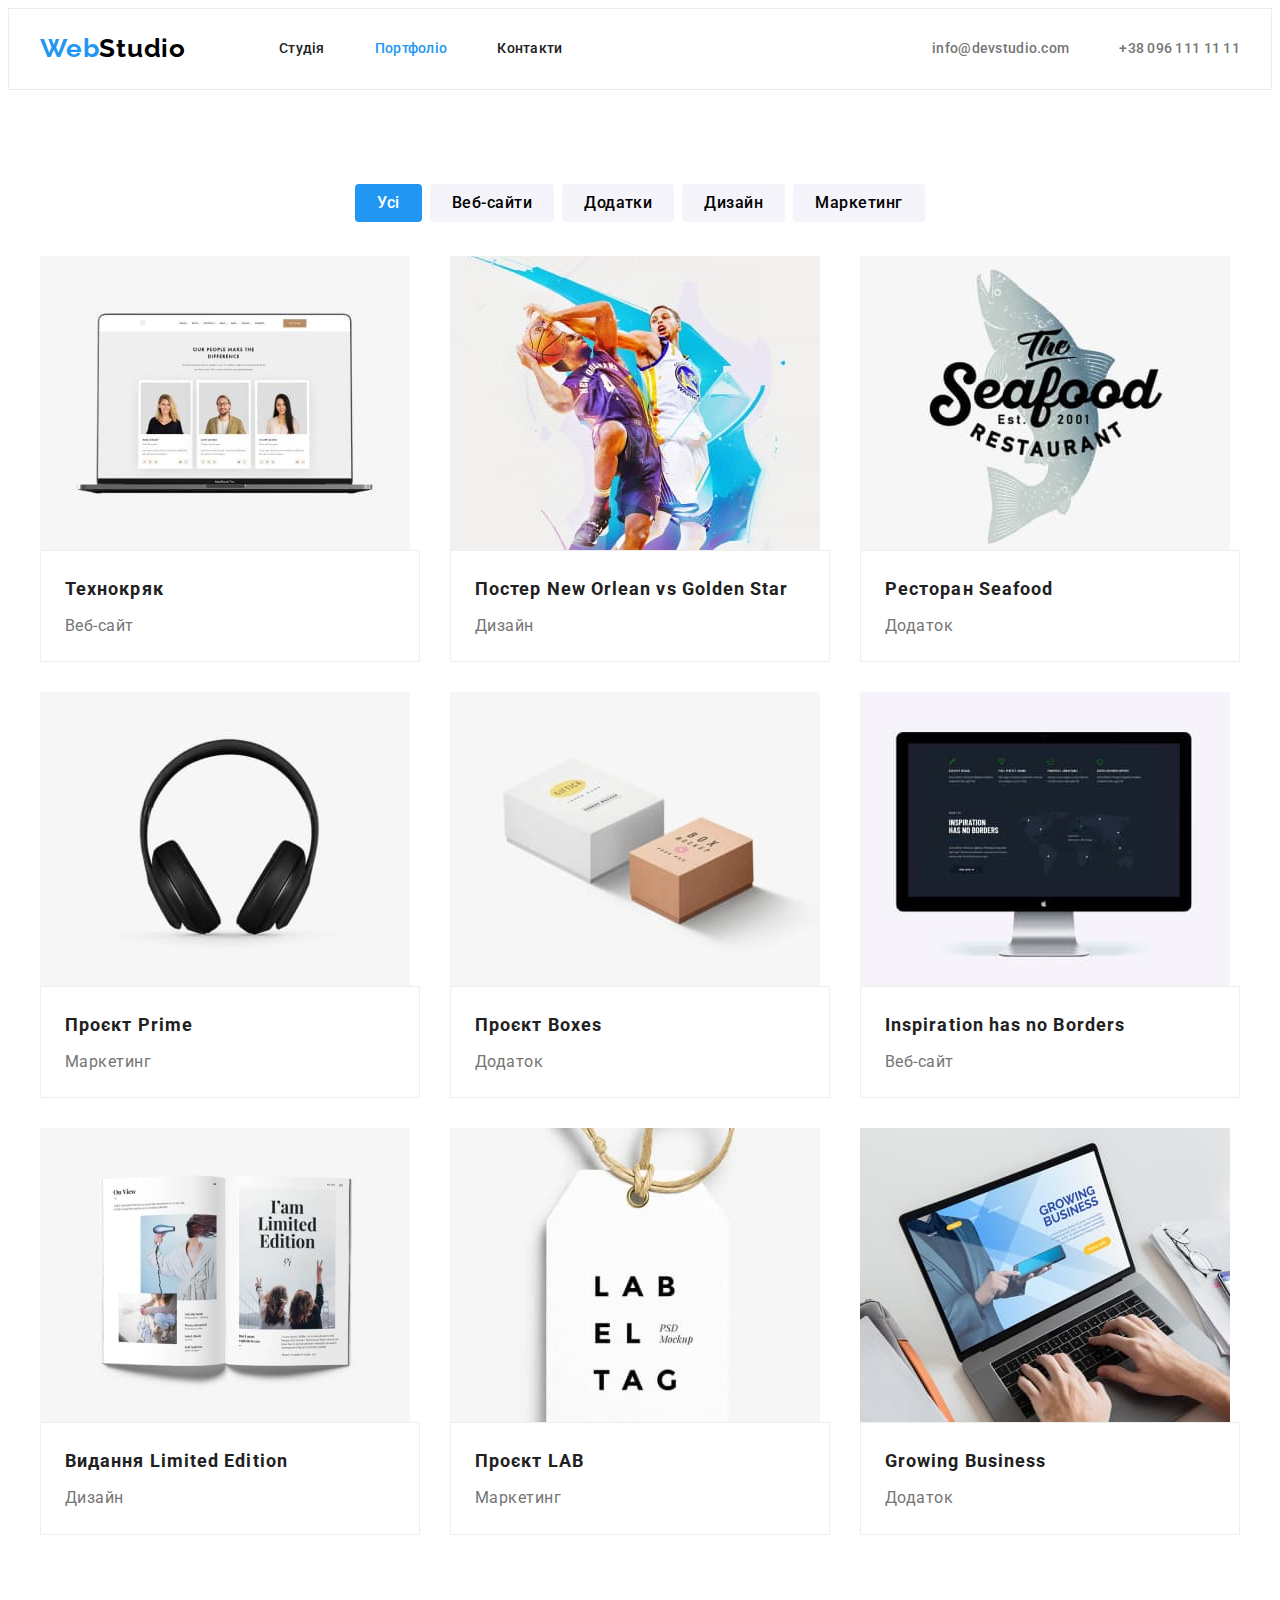
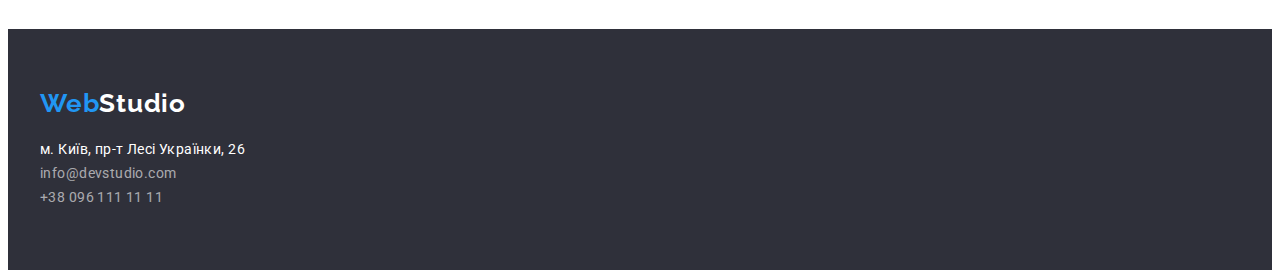
==== portfolio.html @ 05978daf "faststart" ====
<!DOCTYPE html>
<html lang="ru">
  <head>
    <meta charset="UTF-8" />
    <meta http-equiv="X-UA-Compatible" content="IE=edge" />
    <meta name="viewport" content="width=device-width, initial-scale=1.0" />
    <title>Portfolio</title>
    <link rel="preconnect" href="https://fonts.googleapis.com" />
    <link rel="preconnect" href="https://fonts.gstatic.com" crossorigin />
    <link
      href="https://fonts.googleapis.com/css2?family=Raleway:wght@700&family=Roboto:wght@400;500;700;900&display=swap"
      rel="stylesheet"
    />
    <link
      rel="stylesheet"
      href="https://cdnjs.cloudflare.com/ajax/libs/modern-normalize/1.1.0/modern-normalize.min.css"
      integrity="sha512-wpPYUAdjBVSE4KJnH1VR1HeZfpl1ub8YT/NKx4PuQ5NmX2tKuGu6U/JRp5y+Y8XG2tV+wKQpNHVUX03MfMFn9Q=="
      crossorigin="anonymous"
      referrerpolicy="no-referrer"
    />
    <link rel="stylesheet" href="./css/styles.css" />
  </head>

  <body>
    <header class="page-header">
      <div class="container container-top-line">
        <a href="./index.html" class="logo">Web<span class="logo-style">Studio</span></a>
        <nav>
          <ul class="site-nav list">
            <li class="site-nav-item"><a href="./index.html" class="link">Студія</a></li>
            <li class="site-nav-item">
              <a href="./portfolio.html" class="link current">Портфоліо</a>
            </li>
            <li class="site-nav-item"><a href="./index.html" class="link">Контакти</a></li>
          </ul>
        </nav>
        <ul class="contact list">
          <li class="contact-item">
            <a href="mailto:info@devstudio.com" class="link">info@devstudio.com</a>
          </li>
          <li class="contact-item">
            <a href="tel:+380961111111" class="link">+38 096 111 11 11</a>
          </li>
        </ul>
      </div>
    </header>
    <main>
      <section class="team-projects">
        <div class="container">
          <h1 class="hidd">Portfolio content</h1>
          <ul class="filter list">
            <li><button type="button" class="btn current">Усі</button></li>
            <li><button type="button" class="btn">Веб-сайти</button></li>
            <li><button type="button" class="btn">Додатки</button></li>
            <li><button type="button" class="btn">Дизайн</button></li>
            <li><button type="button" class="btn">Маркетинг</button></li>
          </ul>
        </div>
        <div class="container">
          <h1 class="hidd">All projects</h1>
          <ul class="projects list">
            <li class="projects-item">
              <img src="./img/tech.jpg" alt="Технокряк" width="370" />
              <div class="projects-item-descr">
                <h2 class="title">Технокряк</h2>
                <p class="title-text">Веб-сайт</p>
              </div>
            </li>
            <li class="projects-item">
              <img src="./img/poster.jpg" alt="Постер" width="370" />
              <div class="projects-item-descr">
                <h2 class="title">Постер New Orlean vs Golden Star</h2>
                <p class="title-text">Дизайн</p>
              </div>
            </li>
            <li class="projects-item">
              <img src="./img/rest.jpg" alt="Ресторан" width="370" />
              <div class="projects-item-descr">
                <h2 class="title">Ресторан Seafood</h2>
                <p class="title-text">Додаток</p>
              </div>
            </li>
            <li class="projects-item">
              <img src="./img/prime.jpg" alt="ПроєктПрайм" width="370" />
              <div class="projects-item-descr">
                <h2 class="title">Проєкт Prime</h2>
                <p class="title-text">Маркетинг</p>
              </div>
            </li>
            <li class="projects-item">
              <img src="./img/boxes.jpg" alt="ПроєктБокси" width="370" />
              <div class="projects-item-descr">
                <h2 class="title">Проєкт Boxes</h2>
                <p class="title-text">Додаток</p>
              </div>
            </li>
            <li class="projects-item">
              <img src="./img/insp.jpg" alt="Вебсайт" width="370" />
              <div class="projects-item-descr">
                <h2 class="title">Inspiration has no Borders</h2>
                <p class="title-text">Веб-сайт</p>
              </div>
            </li>
            <li class="projects-item">
              <img src="./img/limed.jpg" alt="Видання" width="370" />
              <div class="projects-item-descr">
                <h2 class="title">Видання Limited Edition</h2>
                <p class="title-text">Дизайн</p>
              </div>
            </li>
            <li class="projects-item">
              <img src="./img/lab.jpg" alt="ПроєктЛаб" width="370" />
              <div class="projects-item-descr">
                <h2 class="title">Проєкт LAB</h2>
                <p class="title-text">Маркетинг</p>
              </div>
            </li>
            <li class="projects-item">
              <img src="./img/grow.jpg" alt="БізнесДодаток" width="370" />
              <div class="projects-item-descr">
                <h2 class="title">Growing Business</h2>
                <p class="title-text">Додаток</p>
              </div>
            </li>
          </ul>
        </div>
      </section>
    </main>
    <footer class="footer">
      <div class="container">
        <a href="./index.html" class="logo">Web<span class="logo-2style">Studio</span></a>
        <address>
          <ul class="list">
            <li>
              <p class="text">м. Київ, пр-т Лесі Українки, 26</p>
            </li>
            <li>
              <a href="mailto:info@devstudio.com" class="link">info@devstudio.com</a>
            </li>
            <li>
              <a href="tel:+380961111111" class="link">+38 096 111 11 11</a>
            </li>
          </ul>
        </address>
      </div>
    </footer>
  </body>
</html>
---- css/styles.css ----
:root {
  --primary-text-color: #757575;
  --white-text-color: #ffffff;
  --title-text-color: #212121;
  --accent-color: #2196f3;
  --backgr-dark-color: #2f303a;
  --backgr-gray-color: #f5f4fa;
}

p,
h1,
h2,
h3 {
  margin: 0px;
}

ul {
  margin: 0px;
  padding-left: 0px;
}

button {
  cursor: pointer;
}

body {
  background-color: #ffffff;
  color: #757575;
  font-family: 'Roboto', sans-serif;
}

img {
  display: block;
  max-width: 100%;
  height: auto;
}

.container {
  width: 1200px;
  padding: 0px 15px;
  margin: 0 auto;
}

a {
  text-decoration: none;
}

.list {
  list-style: none;
  margin: 0;
  padding: 0;
}

/* HEADER */
.page-header {
  border: 1px solid #ececec;
}

.logo {
  display: inline-block;
  margin-right: 93px;

  color: var(--accent-color);
  font-family: 'Raleway';
  font-weight: 700;
  font-size: 26px;
  line-height: 1.14;
  letter-spacing: 0.03em;
}

.logo .logo-style {
  color: #000000;
}

.container-top-line {
  display: flex;
  align-items: center;
}
.site-nav {
  display: flex;
}

.site-nav .site-nav-item:not(:last-child) {
  margin-right: 50px;
}

.site-nav .link {
  display: block;
  padding-top: 32px;
  padding-bottom: 32px;

  font-weight: 500;
  font-size: 14px;
  line-height: 1.14;
  letter-spacing: 0.02em;
  color: var(--title-text-color);
}

.site-nav .link:hover,
.site-nav .link:focus {
  color: var(--accent-color);
}

.site-nav .link.current {
  color: var(--accent-color);
}

.contact {
  display: flex;
  margin-left: auto;
}

.contact .contact-item + .contact-item {
  margin-left: 50px;
}
.contact .link {
  display: block;
  padding-top: 32px;
  padding-bottom: 32px;

  color: var(--primary-text-color);
  font-weight: 500;
  font-size: 14px;
  line-height: 1.1;
  letter-spacing: 0.02em;
  text-decoration: none;
}

.contact .link:hover,
.contact .link:focus {
  color: var(--accent-color);
}

.link-icon.link {
  display: flex;
  align-items: center;
  fill: #757575;
}

.icon-envelope {
  width: 16px;
  height: 12px;
  fill: currentColor;
  margin-right: 10px;
  align-items: center;
}

.icon-smartphone {
  width: 10px;
  height: 16px;
  fill: currentColor;
  margin-right: 10px;
  align-items: center;
}

/*   MAIN  */
.hero {
  height: 600px;
  max-width: 1600px;
  margin-right: auto;
  margin-left: auto;

  padding-bottom: 200px;
  padding-top: 200px;
  background-image: linear-gradient(to right, rgba(47, 48, 58, 0.4), rgba(47, 48, 58, 0.4)),
    url(../img/herobg.jpg);
  background-color: #c4c4c4;
  background-repeat: no-repeat;
  background-size: cover;
  background-position: center;
}

.hero .hero-title {
  margin: 0 auto 30px;
  width: 696px;

  color: var(--white-text-color);
  font-weight: 900;
  font-size: 44px;
  line-height: calc(60 / 44);
  text-align: center;
  letter-spacing: 0.06em;
  text-transform: uppercase;
  align-items: center;
}

.hero-btn {
  color: var(--white-text-color);
  background-color: var(--accent-color);
  font-family: inherit;
  font-weight: 700;
  line-height: calc(30 / 16);
  display: flex;
  align-items: center;
  text-align: center;
  letter-spacing: 0.06em;
  cursor: pointer;
  border-radius: 4px;
  border-width: 0;

  padding: 10px 32px;
  margin: 0 auto;
  min-width: 216px;
}

.features {
  padding-bottom: 94px;
  padding-top: 94px;
}

.features-list {
  display: flex;
  align-items: flex-start;
  flex-basis: calc ((100% - 90px) / 4);
  margin-right: 30px;
}

.features-list-item {
  width: 270px;
  align-items: flex-start;
}

.features-list-item:not(:last-child) {
  margin-right: 30px;
}

.feature {
  display: flex;
  align-items: center;
  justify-content: center;
  width: 270px;
  height: 120px;
  background-color: #f5f4fa;
  border-radius: 4px;
  margin-bottom: 30px;
}
.icon-antenna,
.icon-clock,
.icon-diagram,
.icon-astronaut {
  width: 70px;
  height: 70px;
}

.features-list .title {
  margin-top: 0;
  margin-bottom: 10px;

  color: var(--title-text-color);
  font-weight: 700;
  font-size: 14px;
  line-height: 1.1;
  letter-spacing: 0.03em;
  text-transform: uppercase;
}

.features-list .title-text {
  margin-top: 0;
  margin-bottom: 0;

  font-weight: 400;
  font-size: 14px;
  line-height: 1.7;
  letter-spacing: 0.03em;
}

.whatwedo {
  padding-bottom: 94px;
}

.box {
  display: flex;
}

.box-item {
  margin: 0;
  width: 370px;
  height: 294px;
}

.box-item:not(:last-child) {
  margin-right: 30px;
}

.whatwedo-title {
  color: var(--title-text-color);
  font-size: 36px;
  line-height: 1.2;
  letter-spacing: 0.03em;
  margin-top: 0;
  margin-bottom: 50px;
  text-align: center;
  min-width: 366px;
}

.team {
  background-color: var(--backgr-gray-color);
  padding-bottom: 94px;
  padding-top: 94px;
}

.team-title {
  min-width: 264px;
  padding-top: 94px;

  color: var(--title-text-color);
  font-weight: 700;
  font-size: 36px;
  line-height: 1.2;
  letter-spacing: 0.03em;
  margin-top: 0px;
  margin-bottom: 50px;
  text-align: center;
}

.team-list {
  display: flex;
  flex-basis: calc ((100% - 90px) / 4);
  padding-bottom: 94px;
}

.team-item {
  width: 270px;
  height: 260px;
}

.team-item:not(:last-child) {
  margin-right: 30px;
}

.team-item-descr {
  background: #ffffff;
  box-shadow: 0px 1px 3px rgba(0, 0, 0, 0.12), 0px 1px 1px rgba(0, 0, 0, 0.14),
    0px 2px 1px rgba(0, 0, 0, 0.2);
  border-radius: 0px 0px 4px 4px;
  padding-top: 30px;
  padding-bottom: 30px;
  margin: 0;
}

.team-list .title {
  margin: 0 0 10px 0;
  color: var(--title-text-color);
  font-weight: 500;
  font-size: 16px;
  line-height: 1.2;
  text-align: center;
  letter-spacing: 0.03em;
}
.team-list .text {
  margin: 0;
  font-weight: 400;
  font-size: 16px;
  line-height: 1.2;
  text-align: center;
  letter-spacing: 0.03em;
}

.team-soc-list {
  display: flex;
  justify-content: center;
  margin-top: 16px;
}

.team-soc-item:not(:last-child) {
  margin-right: 10px;
}

.team-soc-link {
  display: flex;
  width: 44px;
  height: 44px;
  border-radius: 50%;
  align-items: center;
  justify-content: center;
  color: #afb1b8;
  background-color: var(--white-text-color);
}

.team-soc-icon {
  width: 20px;
  height: 20px;
  fill: currentColor;
  align-items: center;
  justify-content: center;
}

.team-soc-link:hover {
  color: var(--white-text-color);
  background-color: var(--accent-color);
}

/* footer */

.footer {
  background-color: var(--backgr-dark-color);
  padding-top: 60px;
  padding-bottom: 60px;
}

.footer .text {
  color: var(--white-text-color);
  font-style: normal;
  font-weight: 400;
  font-size: 14px;
  line-height: 1.7;
  letter-spacing: 0.03em;
  margin-top: 0;
  margin-bottom: 0;
}

.footer .logo {
  margin-bottom: 20px;
}

.footer .logo .logo-2style {
  color: #ffffff;
}

.footer .link {
  font-style: normal;
  font-weight: 400;
  font-size: 14px;
  line-height: 1.7;
  letter-spacing: 0.03em;
  color: rgba(255, 255, 255, 0.6);
  text-decoration: none;
}
.footer .link:hover,
.footer .link:focus {
  color: var(--accent-color);
}

/* Portfolio */
.team-projects {
  padding-bottom: 94px;
}
.filter {
  display: flex;
  justify-content: center;
  padding-top: 94px;
  margin-bottom: 34px;
}

.filter :not(:last-child) {
  margin-right: 8px;
}

.filter .btn {
  padding: 6px 22px;
  font-family: inherit;
  font-weight: 500;
  font-size: 16px;
  line-height: 1.6;
  text-align: center;
  letter-spacing: 0.03em;
  cursor: pointer;
  background-color: var(--backgr-gray-color);
  border-radius: 4px;
  border: none;
}

.filter .btn:hover,
.filter .btn:focus,
.filter .btn:active {
  color: var(--white-text-color);
  background-color: var(--accent-color);
}

.filter .btn.current {
  color: var(--white-text-color);
  background-color: var(--accent-color);
}

.projects {
  display: flex;
  flex-wrap: wrap;
  padding: 0;
  margin: 0;
}

.projects > .projects-item {
  flex-basis: calc((100% - 60px) / 3);
  margin-bottom: 30px;
  margin-right: 30px;
}

.projects-item:nth-child(3n) {
  margin-right: 0;
}

.projects-item:nth-last-child(-n + 3) {
  margin-bottom: 0;
}

.projects-item .title {
  margin: 0 0 4px 0;

  color: var(--title-text-color);
  font-weight: 700;
  font-size: 18px;
  line-height: 2;
  letter-spacing: 0.06em;
}

.projects-item .title-text {
  margin: 0;
  font-weight: 400;
  font-size: 16px;
  line-height: 1.9;
  letter-spacing: 0.03em;
}

.projects-item-descr {
  padding: 20px 24px;

  background: #ffffff;
  border: 1px solid #eeeeee;
}

/* приховані заголовки */
.hidd {
  position: absolute;
  width: 1px;
  height: 1px;
  margin: -1px;
  border: 0;
  padding: 0;

  white-space: nowrap;
  clip-path: inset(100%);
  clip: rect(0 0 0 0);
  overflow: hidden;
}
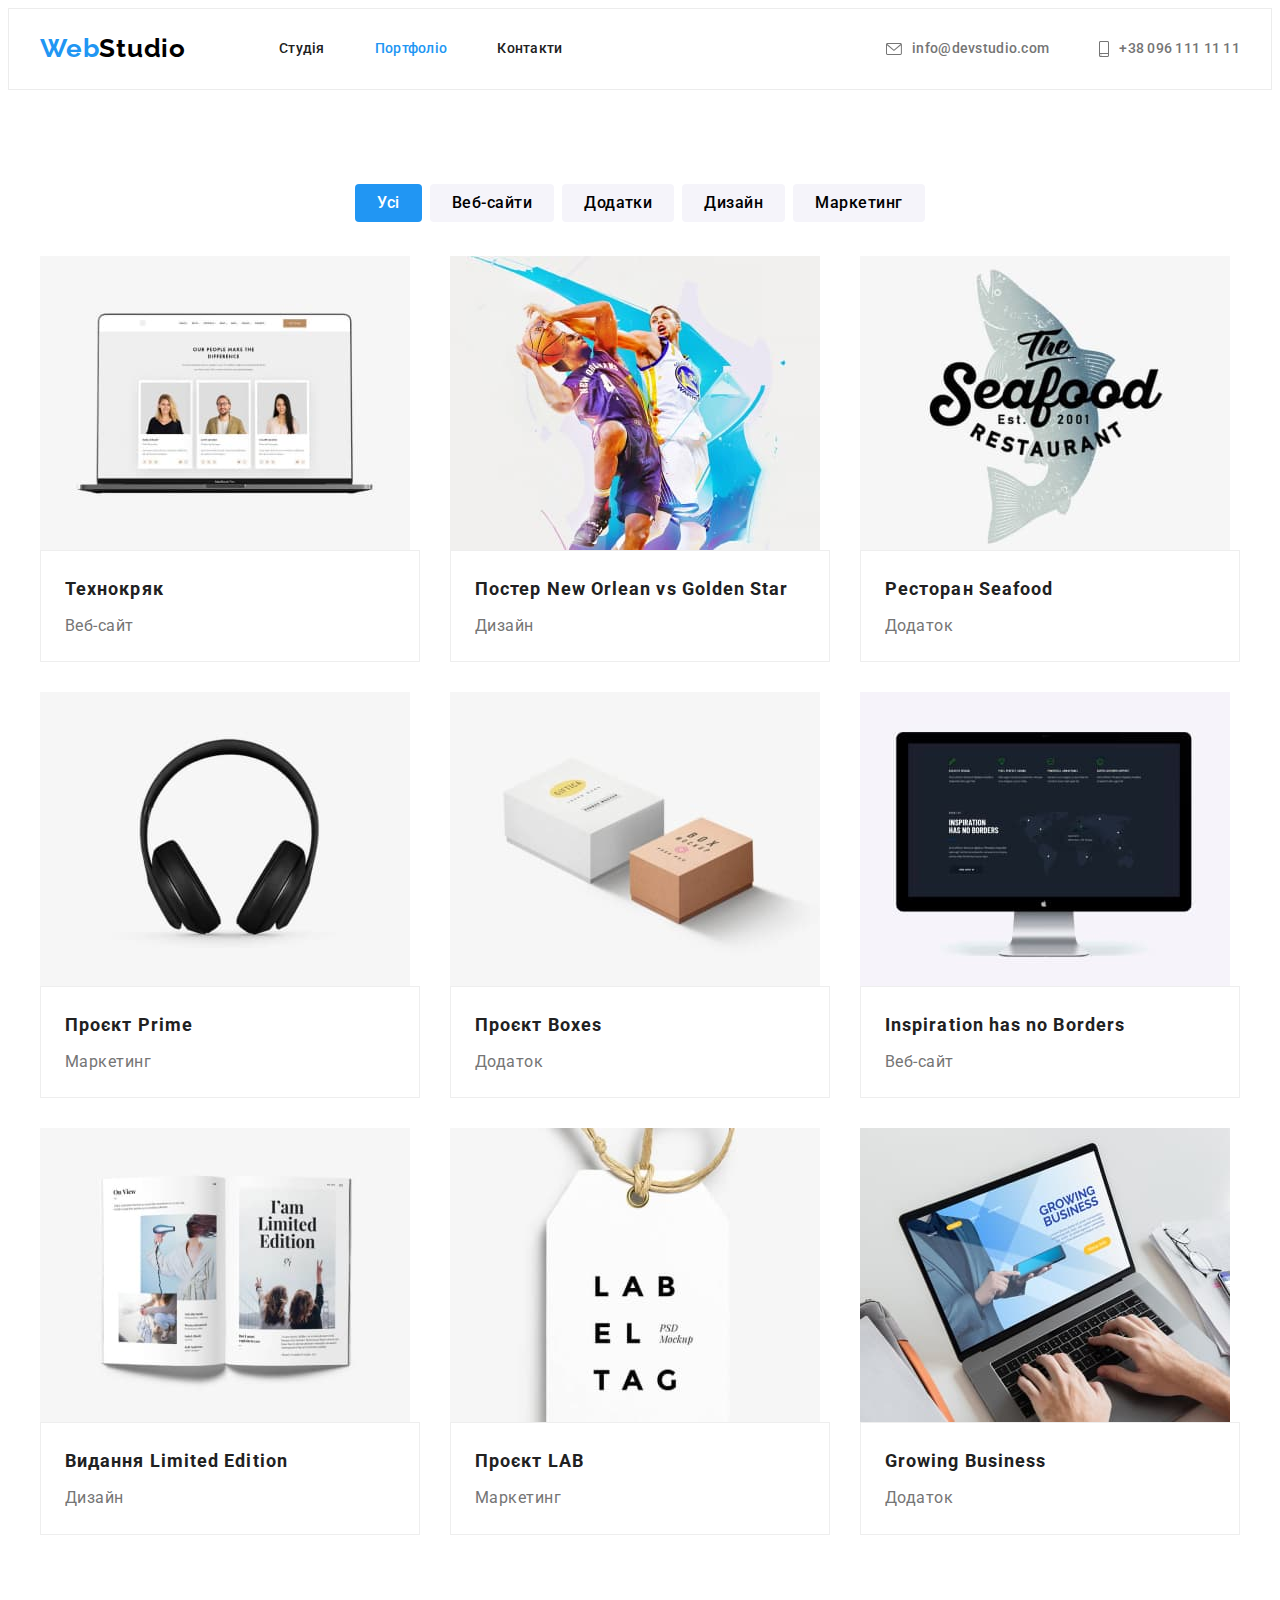
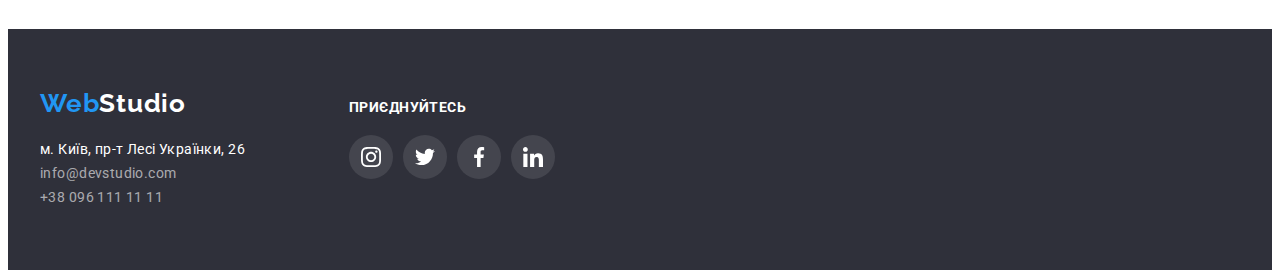
==== commit 384dcb17: "final" ====
--- a/portfolio.html
+++ b/portfolio.html
@@ -36,10 +36,16 @@
         </nav>
         <ul class="contact list">
           <li class="contact-item">
-            <a href="mailto:info@devstudio.com" class="link">info@devstudio.com</a>
+            <a href="mailto:info@devstudio.com" class="link-icon link">
+              <svg class="icon-envelope"><use href="./img/icons.svg#icon-envelope"></use></svg>
+              info@devstudio.com
+            </a>
           </li>
           <li class="contact-item">
-            <a href="tel:+380961111111" class="link">+38 096 111 11 11</a>
+            <a href="tel:+380961111111" class="link-icon link">
+              <svg class="icon-smartphone"><use href="./img/icons.svg#icon-smartphone"></use></svg>
+              +38 096 111 11 11
+            </a>
           </li>
         </ul>
       </div>
@@ -127,21 +133,56 @@
       </section>
     </main>
     <footer class="footer">
-      <div class="container">
-        <a href="./index.html" class="logo">Web<span class="logo-2style">Studio</span></a>
-        <address>
-          <ul class="list">
-            <li>
-              <p class="text">м. Київ, пр-т Лесі Українки, 26</p>
+      <div class="container footer-container">
+        <div class="footer-adress">
+          <a href="./index.html" class="logo">Web<span class="logo-2style">Studio</span></a>
+          <address>
+            <ul class="list">
+              <li>
+                <p class="text">м. Київ, пр-т Лесі Українки, 26</p>
+              </li>
+              <li>
+                <a href="mailto:info@devstudio.com" class="link">info@devstudio.com</a>
+              </li>
+              <li>
+                <a href="tel:+380961111111" class="link">+38 096 111 11 11</a>
+              </li>
+            </ul>
+          </address>
+        </div>
+        <div class="footer-soc">
+          <h2 class="title-soc">приєднуйтесь</h2>
+          <ul class="list-soc list">
+            <li class="team-soc-item">
+              <a href="#" class="team-soc-link">
+                <svg class="team-soc-icon">
+                  <use href="./img/icons.svg#icon-instagram"></use>
+                </svg>
+              </a>
             </li>
-            <li>
-              <a href="mailto:info@devstudio.com" class="link">info@devstudio.com</a>
+            <li class="team-soc-item">
+              <a href="#" class="team-soc-link">
+                <svg class="team-soc-icon">
+                  <use href="./img/icons.svg#icon-twitter"></use>
+                </svg>
+              </a>
             </li>
-            <li>
-              <a href="tel:+380961111111" class="link">+38 096 111 11 11</a>
+            <li class="team-soc-item">
+              <a href="#" class="team-soc-link">
+                <svg class="team-soc-icon">
+                  <use href="./img/icons.svg#icon-facebook"></use>
+                </svg>
+              </a>
+            </li>
+            <li class="team-soc-item">
+              <a href="#" class="team-soc-link">
+                <svg class="team-soc-icon">
+                  <use href="./img/icons.svg#icon-linkedin"></use>
+                </svg>
+              </a>
             </li>
           </ul>
-        </address>
+        </div>
       </div>
     </footer>
   </body>
--- a/css/styles.css
+++ b/css/styles.css
@@ -51,6 +51,21 @@
   padding: 0;
 }
 
+/* приховані заголовки */
+.hidd {
+  position: absolute;
+  width: 1px;
+  height: 1px;
+  margin: -1px;
+  border: 0;
+  padding: 0;
+
+  white-space: nowrap;
+  clip-path: inset(100%);
+  clip: rect(0 0 0 0);
+  overflow: hidden;
+}
+
 /* HEADER */
 .page-header {
   border: 1px solid #ececec;
@@ -153,7 +168,7 @@
   align-items: center;
 }
 
-/*   MAIN  */
+/* MAIN */
 .hero {
   height: 600px;
   max-width: 1600px;
@@ -203,6 +218,7 @@
   min-width: 216px;
 }
 
+/* features */
 .features {
   padding-bottom: 94px;
   padding-top: 94px;
@@ -264,6 +280,7 @@
   letter-spacing: 0.03em;
 }
 
+/* chym my zajmajemos */
 .whatwedo {
   padding-bottom: 94px;
 }
@@ -293,6 +310,7 @@
   min-width: 366px;
 }
 
+/* nasha komanda */
 .team {
   background-color: var(--backgr-gray-color);
   padding-bottom: 94px;
@@ -390,8 +408,58 @@
   background-color: var(--accent-color);
 }
 
+/* nashi klijenty */
+.clients {
+  padding-bottom: 94px;
+}
+
+.our-clients {
+  margin-top: 0;
+  margin-bottom: 50px;
+  min-width: 264px;
+  padding-top: 94px;
+  color: var(--title-text-color);
+  font-size: 36px;
+  line-height: calc(42 / 36);
+  text-align: center;
+  letter-spacing: 0.03em;
+}
+
+.clients-list {
+  display: flex;
+  flex-wrap: wrap;
+  flex-basis: calc((100% - 150px) / 6);
+  margin: 0;
+  padding: 0;
+}
+
+.client-item:not(:last-child) {
+  margin-right: 30px;
+}
+
+.client-link {
+  display: flex;
+  width: 170px;
+  height: 92px;
+  align-items: center;
+  justify-content: center;
+  color: #afb1b8;
+  background-color: var(--white-text-color);
+  border: 1px solid #afb1b8;
+}
+
+.client-link:hover {
+  color: var(--accent-color);
+  border-color: var(--accent-color);
+}
+
+.icon-logo {
+  fill: currentColor;
+  width: 106px;
+  height: 160px;
+}
+
 /* footer */
-
 .footer {
   background-color: var(--backgr-dark-color);
   padding-top: 60px;
@@ -431,6 +499,57 @@
   color: var(--accent-color);
 }
 
+/* socials-footer */
+.footer-container {
+  display: flex;
+  align-items: baseline;
+}
+
+.footer-adress {
+  display: inline-block;
+  margin-right: 70px;
+}
+
+.list-soc {
+  display: flex;
+}
+
+.title-soc {
+  font-size: 14px;
+  line-height: calc(16 / 14);
+  letter-spacing: 0.03em;
+  text-transform: uppercase;
+  color: var(--white-text-color);
+  margin-bottom: 20px;
+}
+
+.footer-soc {
+  display: inline-block;
+}
+
+.list-soc .team-soc-link {
+  display: flex;
+  width: 44px;
+  height: 44px;
+  border-radius: 50%;
+  align-items: center;
+  justify-content: center;
+  background-color: rgba(255, 255, 255, 0.1);
+  color: var(--white-text-color);
+}
+
+.team-soc-link:hover {
+  color: var(--white-text-color);
+  background-color: var(--accent-color);
+}
+
+.list-soc .team-soc-icon {
+  width: 20px;
+  height: 20px;
+  fill: currentColor;
+  align-items: center;
+  justify-content: center;
+}
 /* Portfolio */
 .team-projects {
   padding-bottom: 94px;
@@ -465,6 +584,9 @@
 .filter .btn:active {
   color: var(--white-text-color);
   background-color: var(--accent-color);
+  box-shadow: 0px 3px 1px rgba(0, 0, 0, 0.1), 0px 1px 2px rgba(0, 0, 0, 0.08),
+    0px 2px 2px rgba(0, 0, 0, 0.12);
+  border-radius: 4px;
 }
 
 .filter .btn.current {
@@ -518,17 +640,7 @@
   border: 1px solid #eeeeee;
 }
 
-/* приховані заголовки */
-.hidd {
-  position: absolute;
-  width: 1px;
-  height: 1px;
-  margin: -1px;
-  border: 0;
-  padding: 0;
-
-  white-space: nowrap;
-  clip-path: inset(100%);
-  clip: rect(0 0 0 0);
-  overflow: hidden;
-}
+.projects-item:hover {
+  box-shadow: 0px 1px 1px rgba(0, 0, 0, 0.12), 0px 4px 4px rgba(0, 0, 0, 0.06),
+    1px 4px 6px rgba(0, 0, 0, 0.16);
+}
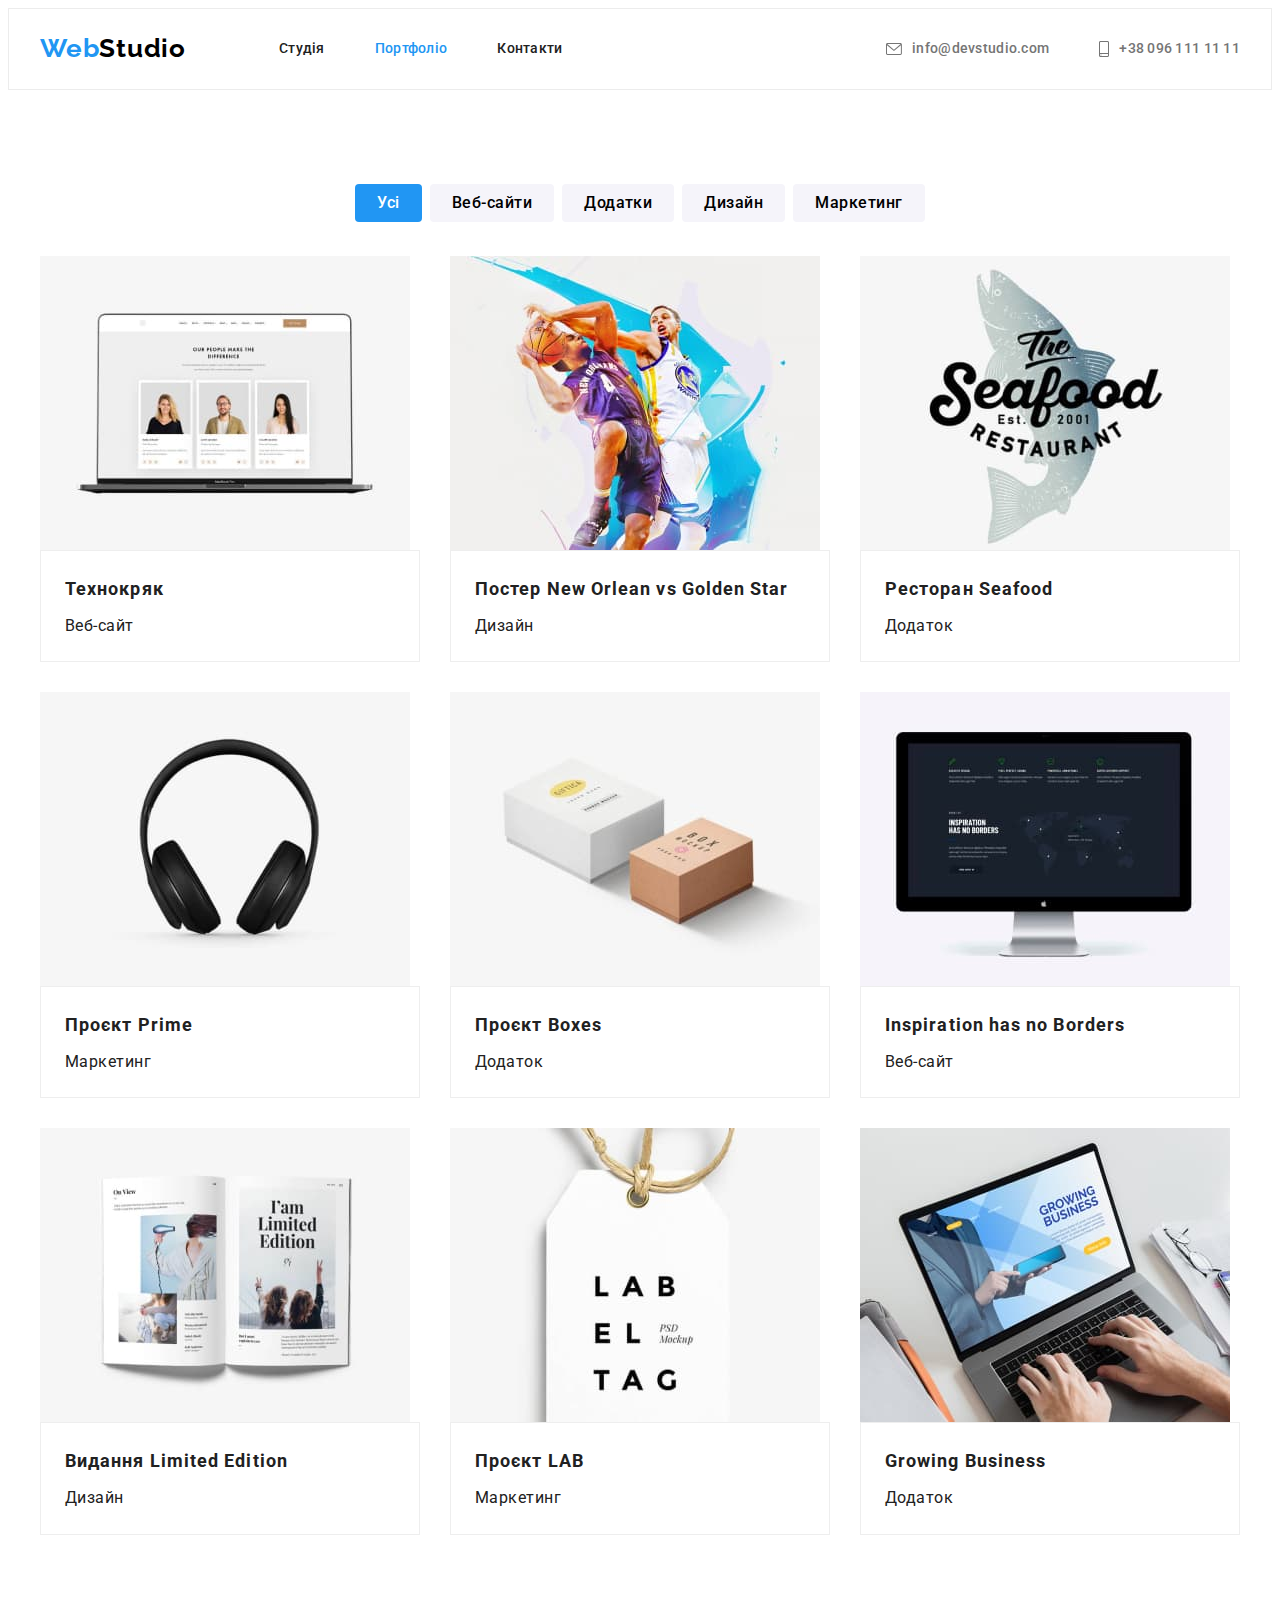
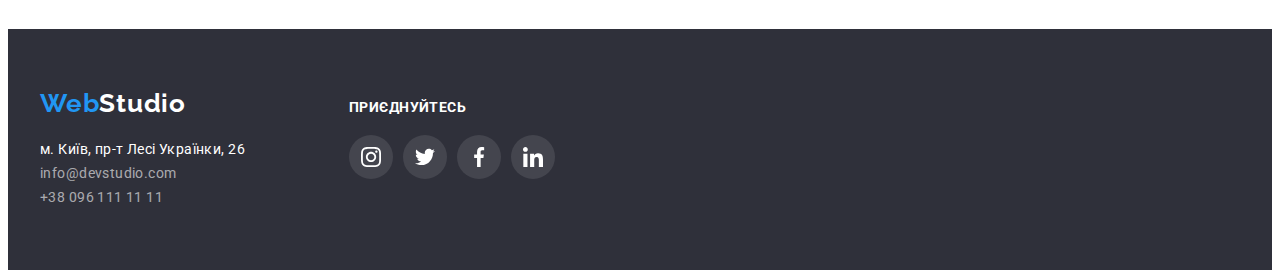
==== commit c07ffdd2: "lastfinal" ====
--- a/portfolio.html
+++ b/portfolio.html
@@ -66,67 +66,85 @@
           <h1 class="hidd">All projects</h1>
           <ul class="projects list">
             <li class="projects-item">
-              <img src="./img/tech.jpg" alt="Технокряк" width="370" />
-              <div class="projects-item-descr">
-                <h2 class="title">Технокряк</h2>
-                <p class="title-text">Веб-сайт</p>
-              </div>
-            </li>
-            <li class="projects-item">
-              <img src="./img/poster.jpg" alt="Постер" width="370" />
-              <div class="projects-item-descr">
-                <h2 class="title">Постер New Orlean vs Golden Star</h2>
-                <p class="title-text">Дизайн</p>
-              </div>
-            </li>
-            <li class="projects-item">
-              <img src="./img/rest.jpg" alt="Ресторан" width="370" />
-              <div class="projects-item-descr">
-                <h2 class="title">Ресторан Seafood</h2>
-                <p class="title-text">Додаток</p>
-              </div>
-            </li>
-            <li class="projects-item">
-              <img src="./img/prime.jpg" alt="ПроєктПрайм" width="370" />
-              <div class="projects-item-descr">
-                <h2 class="title">Проєкт Prime</h2>
-                <p class="title-text">Маркетинг</p>
-              </div>
-            </li>
-            <li class="projects-item">
-              <img src="./img/boxes.jpg" alt="ПроєктБокси" width="370" />
-              <div class="projects-item-descr">
-                <h2 class="title">Проєкт Boxes</h2>
-                <p class="title-text">Додаток</p>
-              </div>
-            </li>
-            <li class="projects-item">
-              <img src="./img/insp.jpg" alt="Вебсайт" width="370" />
-              <div class="projects-item-descr">
-                <h2 class="title">Inspiration has no Borders</h2>
-                <p class="title-text">Веб-сайт</p>
-              </div>
-            </li>
-            <li class="projects-item">
-              <img src="./img/limed.jpg" alt="Видання" width="370" />
-              <div class="projects-item-descr">
-                <h2 class="title">Видання Limited Edition</h2>
-                <p class="title-text">Дизайн</p>
-              </div>
-            </li>
-            <li class="projects-item">
-              <img src="./img/lab.jpg" alt="ПроєктЛаб" width="370" />
-              <div class="projects-item-descr">
-                <h2 class="title">Проєкт LAB</h2>
-                <p class="title-text">Маркетинг</p>
-              </div>
-            </li>
-            <li class="projects-item">
-              <img src="./img/grow.jpg" alt="БізнесДодаток" width="370" />
-              <div class="projects-item-descr">
-                <h2 class="title">Growing Business</h2>
-                <p class="title-text">Додаток</p>
-              </div>
+              <a href="#" class="link">
+                <img src="./img/tech.jpg" alt="Технокряк" width="370" />
+                <div class="projects-item-descr">
+                  <h2 class="title">Технокряк</h2>
+                  <p class="title-text">Веб-сайт</p>
+                </div>
+              </a>
+            </li>
+            <li class="projects-item">
+              <a href="#" class="link">
+                <img src="./img/poster.jpg" alt="Постер" width="370" />
+                <div class="projects-item-descr">
+                  <h2 class="title">Постер New Orlean vs Golden Star</h2>
+                  <p class="title-text">Дизайн</p>
+                </div>
+              </a>
+            </li>
+            <li class="projects-item">
+              <a href="#" class="link">
+                <img src="./img/rest.jpg" alt="Ресторан" width="370" />
+                <div class="projects-item-descr">
+                  <h2 class="title">Ресторан Seafood</h2>
+                  <p class="title-text">Додаток</p>
+                </div>
+              </a>
+            </li>
+            <li class="projects-item">
+              <a href="#" class="link">
+                <img src="./img/prime.jpg" alt="ПроєктПрайм" width="370" />
+                <div class="projects-item-descr">
+                  <h2 class="title">Проєкт Prime</h2>
+                  <p class="title-text">Маркетинг</p>
+                </div>
+              </a>
+            </li>
+            <li class="projects-item">
+              <a href="#" class="link">
+                <img src="./img/boxes.jpg" alt="ПроєктБокси" width="370" />
+                <div class="projects-item-descr">
+                  <h2 class="title">Проєкт Boxes</h2>
+                  <p class="title-text">Додаток</p>
+                </div>
+              </a>
+            </li>
+            <li class="projects-item">
+              <a href="#" class="link">
+                <img src="./img/insp.jpg" alt="Вебсайт" width="370" />
+                <div class="projects-item-descr">
+                  <h2 class="title">Inspiration has no Borders</h2>
+                  <p class="title-text">Веб-сайт</p>
+                </div>
+              </a>
+            </li>
+            <li class="projects-item">
+              <a href="#" class="link">
+                <img src="./img/limed.jpg" alt="Видання" width="370" />
+                <div class="projects-item-descr">
+                  <h2 class="title">Видання Limited Edition</h2>
+                  <p class="title-text">Дизайн</p>
+                </div>
+              </a>
+            </li>
+            <li class="projects-item">
+              <a href="#" class="link">
+                <img src="./img/lab.jpg" alt="ПроєктЛаб" width="370" />
+                <div class="projects-item-descr">
+                  <h2 class="title">Проєкт LAB</h2>
+                  <p class="title-text">Маркетинг</p>
+                </div>
+              </a>
+            </li>
+            <li class="projects-item">
+              <a href="#" class="link">
+                <img src="./img/grow.jpg" alt="БізнесДодаток" width="370" />
+                <div class="projects-item-descr">
+                  <h2 class="title">Growing Business</h2>
+                  <p class="title-text">Додаток</p>
+                </div>
+              </a>
             </li>
           </ul>
         </div>
--- a/css/styles.css
+++ b/css/styles.css
@@ -631,6 +631,7 @@
   font-size: 16px;
   line-height: 1.9;
   letter-spacing: 0.03em;
+  color: var(--title-text-color);
 }
 
 .projects-item-descr {
